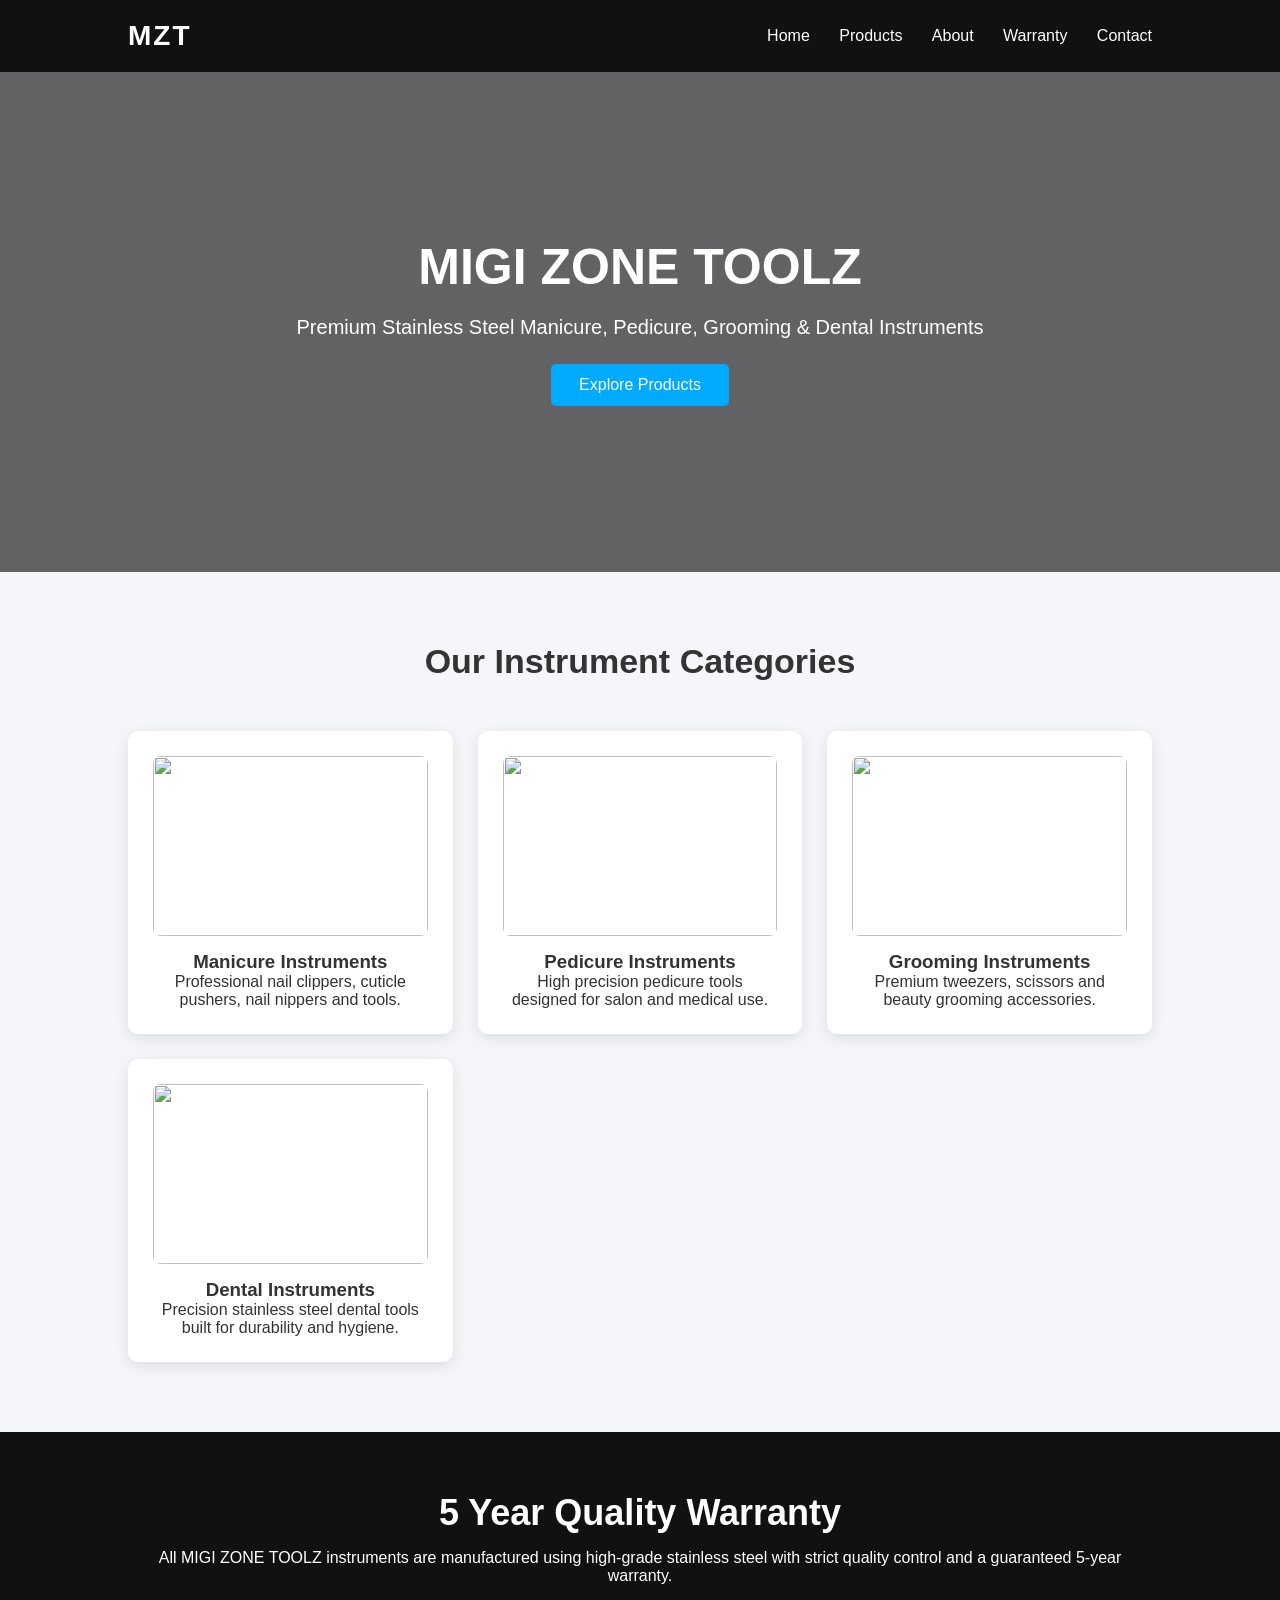
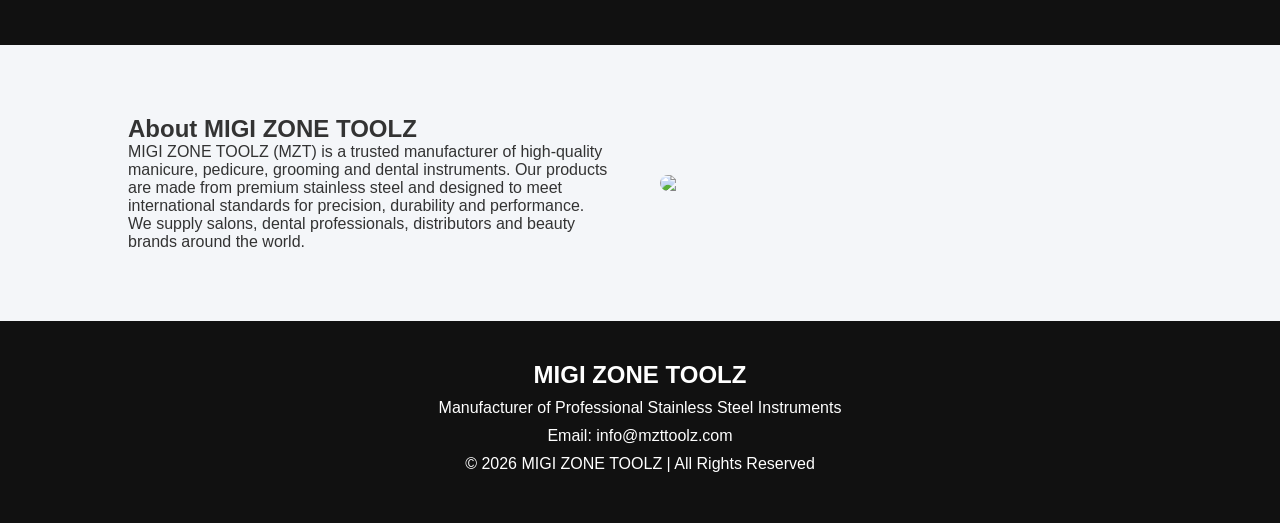
==== preview.html @ f4742133 "Add files via upload" ====
<!DOCTYPE html>
<html lang="en">
<head>
<meta charset="UTF-8">
<meta name="viewport" content="width=device-width, initial-scale=1.0">
<title>MIGI ZONE TOOLZ | Professional Instruments</title>

<style>

*{
margin:0;
padding:0;
box-sizing:border-box;
font-family:Arial, Helvetica, sans-serif;
}

body{
background:#f4f6f9;
color:#333;
}

header{
background:#111;
color:white;
padding:20px 10%;
display:flex;
justify-content:space-between;
align-items:center;
}

.logo{
font-size:28px;
font-weight:bold;
letter-spacing:2px;
}

nav a{
color:white;
margin-left:25px;
text-decoration:none;
font-weight:500;
}

.banner{
height:500px;
background:linear-gradient(rgba(0,0,0,0.6), rgba(0,0,0,0.6)), url("instruments-banner.jpg");
background-size:cover;
background-position:center;
display:flex;
flex-direction:column;
align-items:center;
justify-content:center;
text-align:center;
color:white;
}

.banner h1{
font-size:50px;
margin-bottom:20px;
}

.banner p{
font-size:20px;
margin-bottom:25px;
}

.banner button{
padding:12px 28px;
border:none;
background:#00aaff;
color:white;
font-size:16px;
border-radius:5px;
cursor:pointer;
}

.section{
padding:70px 10%;
}

.section-title{
text-align:center;
font-size:34px;
margin-bottom:50px;
}

.categories{
display:grid;
grid-template-columns:repeat(auto-fit,minmax(250px,1fr));
gap:25px;
}

.card{
background:white;
border-radius:10px;
padding:25px;
text-align:center;
box-shadow:0 4px 15px rgba(0,0,0,0.1);
transition:0.3s;
}

.card:hover{
transform:translateY(-8px);
}

.card img{
width:100%;
height:180px;
object-fit:cover;
border-radius:8px;
margin-bottom:15px;
}

.warranty{
background:#111;
color:white;
text-align:center;
padding:60px 10%;
}

.warranty h2{
font-size:36px;
margin-bottom:15px;
}

.about{
display:grid;
grid-template-columns:1fr 1fr;
gap:40px;
align-items:center;
}

.about img{
width:100%;
border-radius:10px;
}

footer{
background:#111;
color:white;
padding:40px 10%;
text-align:center;
}

footer p{
margin:10px 0;
}

</style>
</head>


<body>

<header>

<div class="logo">MZT</div>

<nav>
<a href="#">Home</a>
<a href="#">Products</a>
<a href="#">About</a>
<a href="#">Warranty</a>
<a href="#">Contact</a>
</nav>

</header>


<section class="banner">

<h1>MIGI ZONE TOOLZ</h1>
<p>Premium Stainless Steel Manicure, Pedicure, Grooming & Dental Instruments</p>
<button>Explore Products</button>

</section>


<section class="section">

<h2 class="section-title">Our Instrument Categories</h2>

<div class="categories">

<div class="card">
<img src="manicure.jpg">
<h3>Manicure Instruments</h3>
<p>Professional nail clippers, cuticle pushers, nail nippers and tools.</p>
</div>

<div class="card">
<img src="pedicure.jpg">
<h3>Pedicure Instruments</h3>
<p>High precision pedicure tools designed for salon and medical use.</p>
</div>

<div class="card">
<img src="grooming.jpg">
<h3>Grooming Instruments</h3>
<p>Premium tweezers, scissors and beauty grooming accessories.</p>
</div>

<div class="card">
<img src="dental.jpg">
<h3>Dental Instruments</h3>
<p>Precision stainless steel dental tools built for durability and hygiene.</p>
</div>

</div>

</section>


<section class="warranty">

<h2>5 Year Quality Warranty</h2>
<p>All MIGI ZONE TOOLZ instruments are manufactured using high-grade stainless steel with strict quality control and a guaranteed 5-year warranty.</p>

</section>


<section class="section">

<div class="about">

<div>
<h2>About MIGI ZONE TOOLZ</h2>
<p>
MIGI ZONE TOOLZ (MZT) is a trusted manufacturer of high-quality manicure,
pedicure, grooming and dental instruments. Our products are made from
premium stainless steel and designed to meet international standards
for precision, durability and performance.
</p>

<p>
We supply salons, dental professionals, distributors and beauty brands
around the world.
</p>
</div>

<img src="factory.jpg">

</div>

</section>


<footer>

<h2>MIGI ZONE TOOLZ</h2>

<p>Manufacturer of Professional Stainless Steel Instruments</p>

<p>Email: info@mzttoolz.com</p>

<p>© 2026 MIGI ZONE TOOLZ | All Rights Reserved</p>

</footer>


</body>
</html>
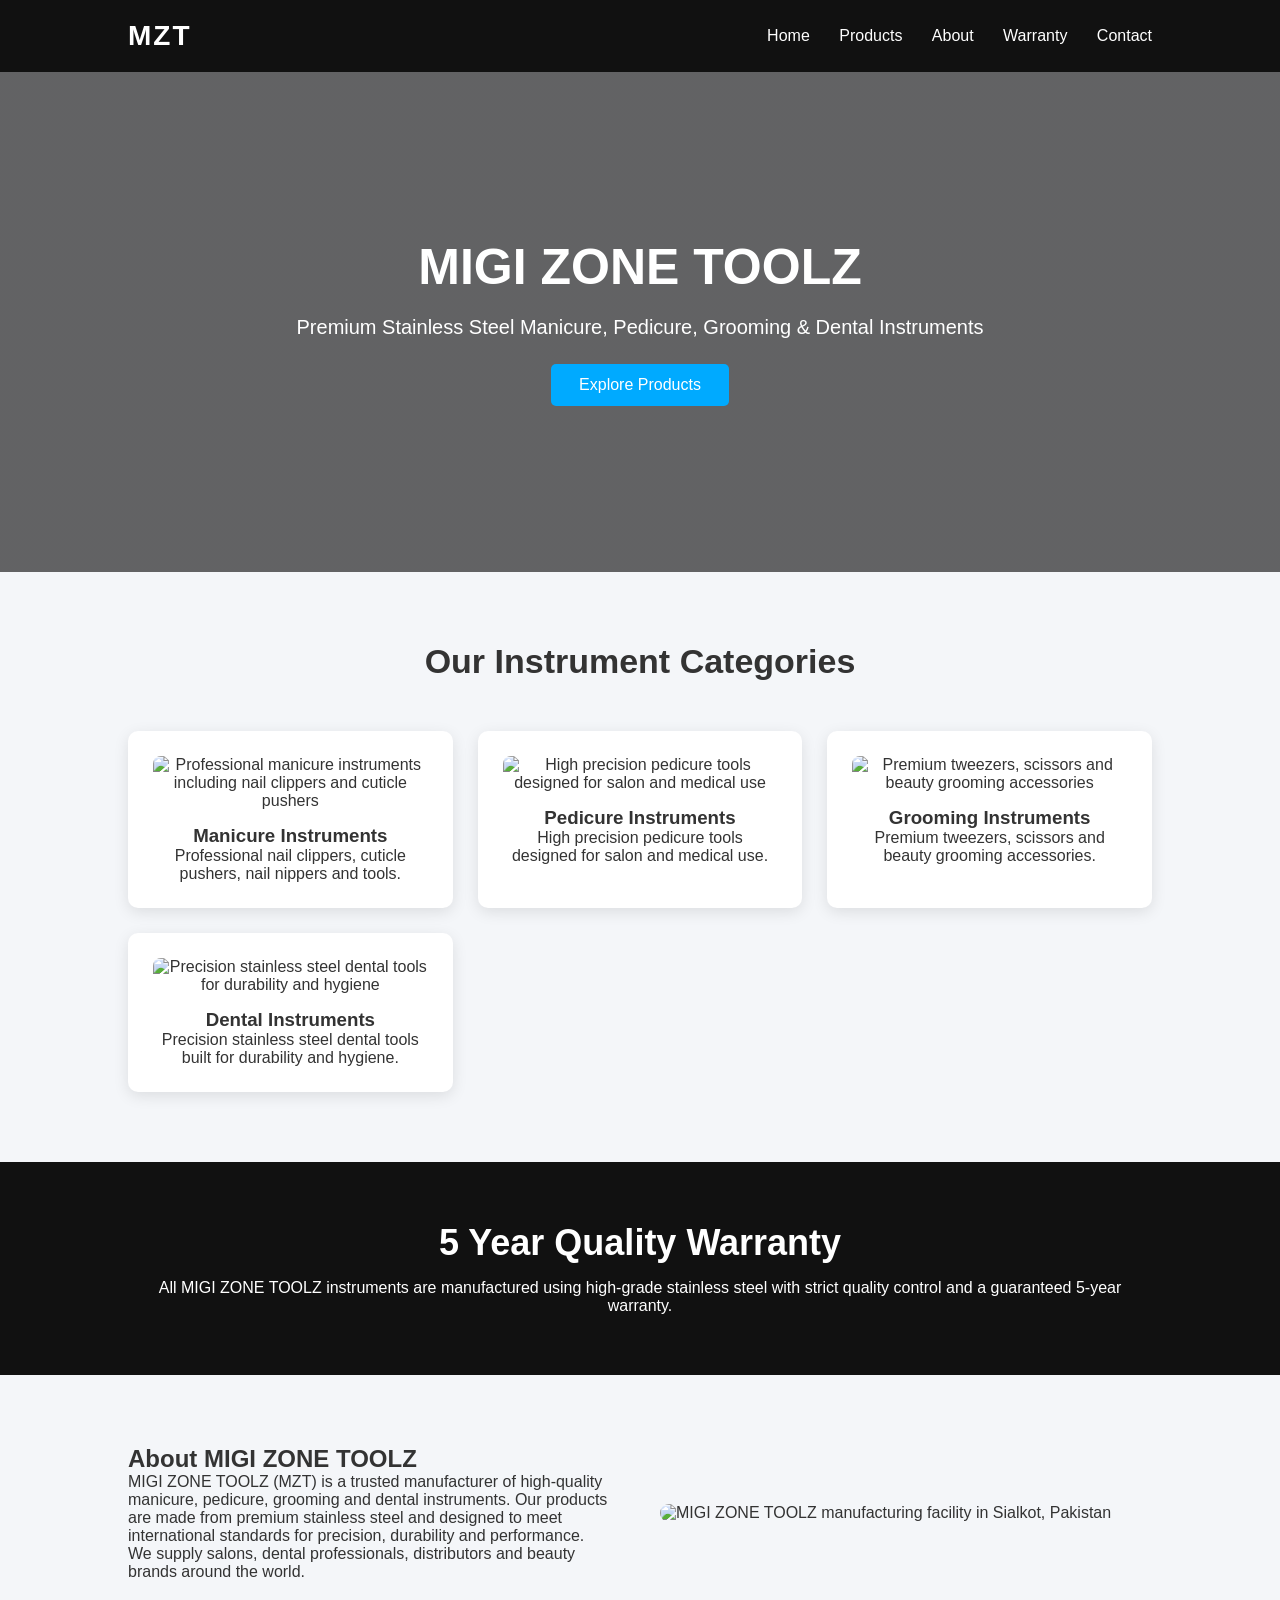
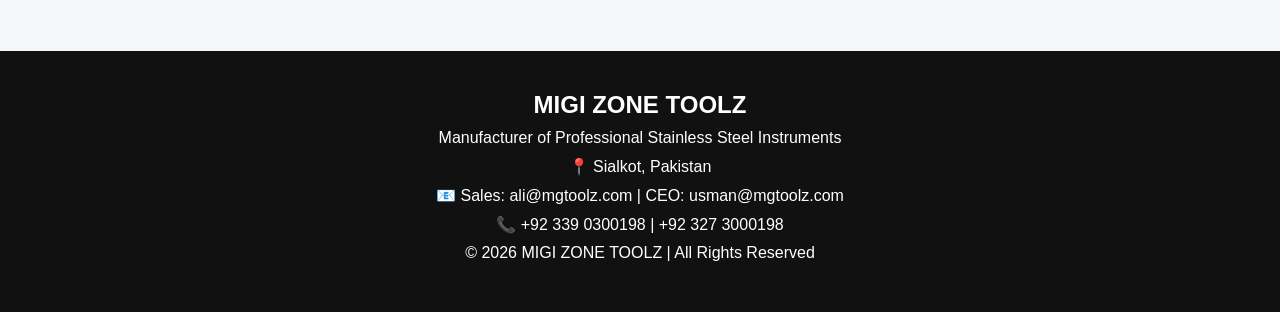
==== commit e4caac3a: "Update preview.html with new content on 2026-03-13 10:44:43 UTC" ====
--- a/preview.html
+++ b/preview.html
@@ -3,6 +3,7 @@
 <head>
 <meta charset="UTF-8">
 <meta name="viewport" content="width=device-width, initial-scale=1.0">
+<meta name="description" content="MIGI ZONE TOOLZ - Premium stainless steel manicure, pedicure, grooming and dental instruments manufactured in Sialkot, Pakistan. Quality certified with 5-year warranty.">
 <title>MIGI ZONE TOOLZ | Professional Instruments</title>
 
 <style>
@@ -39,6 +40,11 @@
 margin-left:25px;
 text-decoration:none;
 font-weight:500;
+transition:color 0.3s ease;
+}
+
+nav a:hover{
+color:#00aaff;
 }
 
 .banner{
@@ -72,6 +78,11 @@
 font-size:16px;
 border-radius:5px;
 cursor:pointer;
+transition:background 0.3s ease;
+}
+
+.banner button:hover{
+background:#0088cc;
 }
 
 .section{
@@ -101,6 +112,7 @@
 
 .card:hover{
 transform:translateY(-8px);
+box-shadow:0 8px 25px rgba(0,0,0,0.15);
 }
 
 .card img{
@@ -157,51 +169,51 @@
 <div class="logo">MZT</div>
 
 <nav>
-<a href="#">Home</a>
-<a href="#">Products</a>
-<a href="#">About</a>
-<a href="#">Warranty</a>
-<a href="#">Contact</a>
+<a href="#home">Home</a>
+<a href="#products">Products</a>
+<a href="#about">About</a>
+<a href="#warranty">Warranty</a>
+<a href="#contact">Contact</a>
 </nav>
 
 </header>
 
 
-<section class="banner">
+<section class="banner" id="home">
 
 <h1>MIGI ZONE TOOLZ</h1>
 <p>Premium Stainless Steel Manicure, Pedicure, Grooming & Dental Instruments</p>
-<button>Explore Products</button>
-
-</section>
-
-
-<section class="section">
+<button onclick="document.getElementById('products').scrollIntoView({behavior: 'smooth'})">Explore Products</button>
+
+</section>
+
+
+<section class="section" id="products">
 
 <h2 class="section-title">Our Instrument Categories</h2>
 
 <div class="categories">
 
 <div class="card">
-<img src="manicure.jpg">
+<img src="manicure.jpg" alt="Professional manicure instruments including nail clippers and cuticle pushers">
 <h3>Manicure Instruments</h3>
 <p>Professional nail clippers, cuticle pushers, nail nippers and tools.</p>
 </div>
 
 <div class="card">
-<img src="pedicure.jpg">
+<img src="pedicure.jpg" alt="High precision pedicure tools designed for salon and medical use">
 <h3>Pedicure Instruments</h3>
 <p>High precision pedicure tools designed for salon and medical use.</p>
 </div>
 
 <div class="card">
-<img src="grooming.jpg">
+<img src="grooming.jpg" alt="Premium tweezers, scissors and beauty grooming accessories">
 <h3>Grooming Instruments</h3>
 <p>Premium tweezers, scissors and beauty grooming accessories.</p>
 </div>
 
 <div class="card">
-<img src="dental.jpg">
+<img src="dental.jpg" alt="Precision stainless steel dental tools for durability and hygiene">
 <h3>Dental Instruments</h3>
 <p>Precision stainless steel dental tools built for durability and hygiene.</p>
 </div>
@@ -211,7 +223,7 @@
 </section>
 
 
-<section class="warranty">
+<section class="warranty" id="warranty">
 
 <h2>5 Year Quality Warranty</h2>
 <p>All MIGI ZONE TOOLZ instruments are manufactured using high-grade stainless steel with strict quality control and a guaranteed 5-year warranty.</p>
@@ -219,7 +231,7 @@
 </section>
 
 
-<section class="section">
+<section class="section" id="about">
 
 <div class="about">
 
@@ -238,20 +250,24 @@
 </p>
 </div>
 
-<img src="factory.jpg">
-
-</div>
-
-</section>
-
-
-<footer>
+<img src="factory.jpg" alt="MIGI ZONE TOOLZ manufacturing facility in Sialkot, Pakistan">
+
+</div>
+
+</section>
+
+
+<footer id="contact">
 
 <h2>MIGI ZONE TOOLZ</h2>
 
 <p>Manufacturer of Professional Stainless Steel Instruments</p>
 
-<p>Email: info@mzttoolz.com</p>
+<p>📍 Sialkot, Pakistan</p>
+
+<p>📧 Sales: ali@mgtoolz.com | CEO: usman@mgtoolz.com</p>
+
+<p>📞 +92 339 0300198 | +92 327 3000198</p>
 
 <p>© 2026 MIGI ZONE TOOLZ | All Rights Reserved</p>
 
